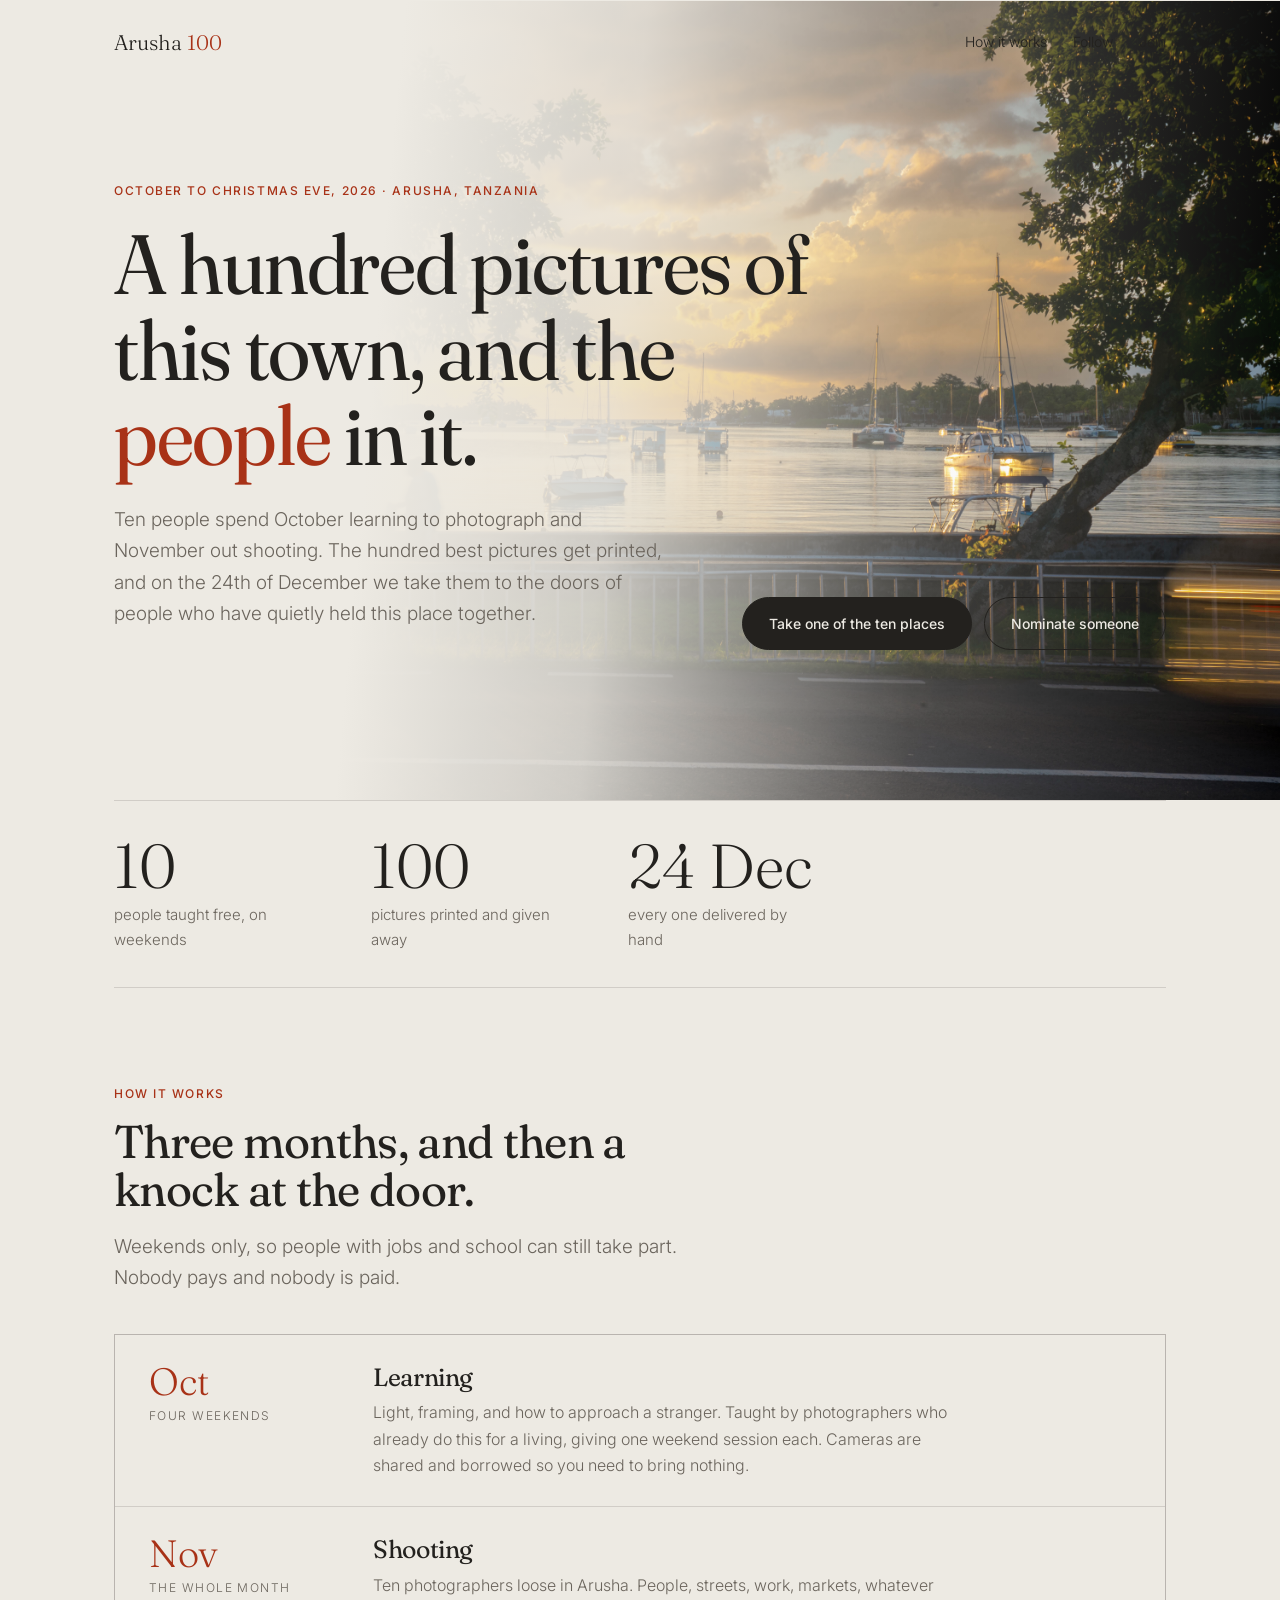
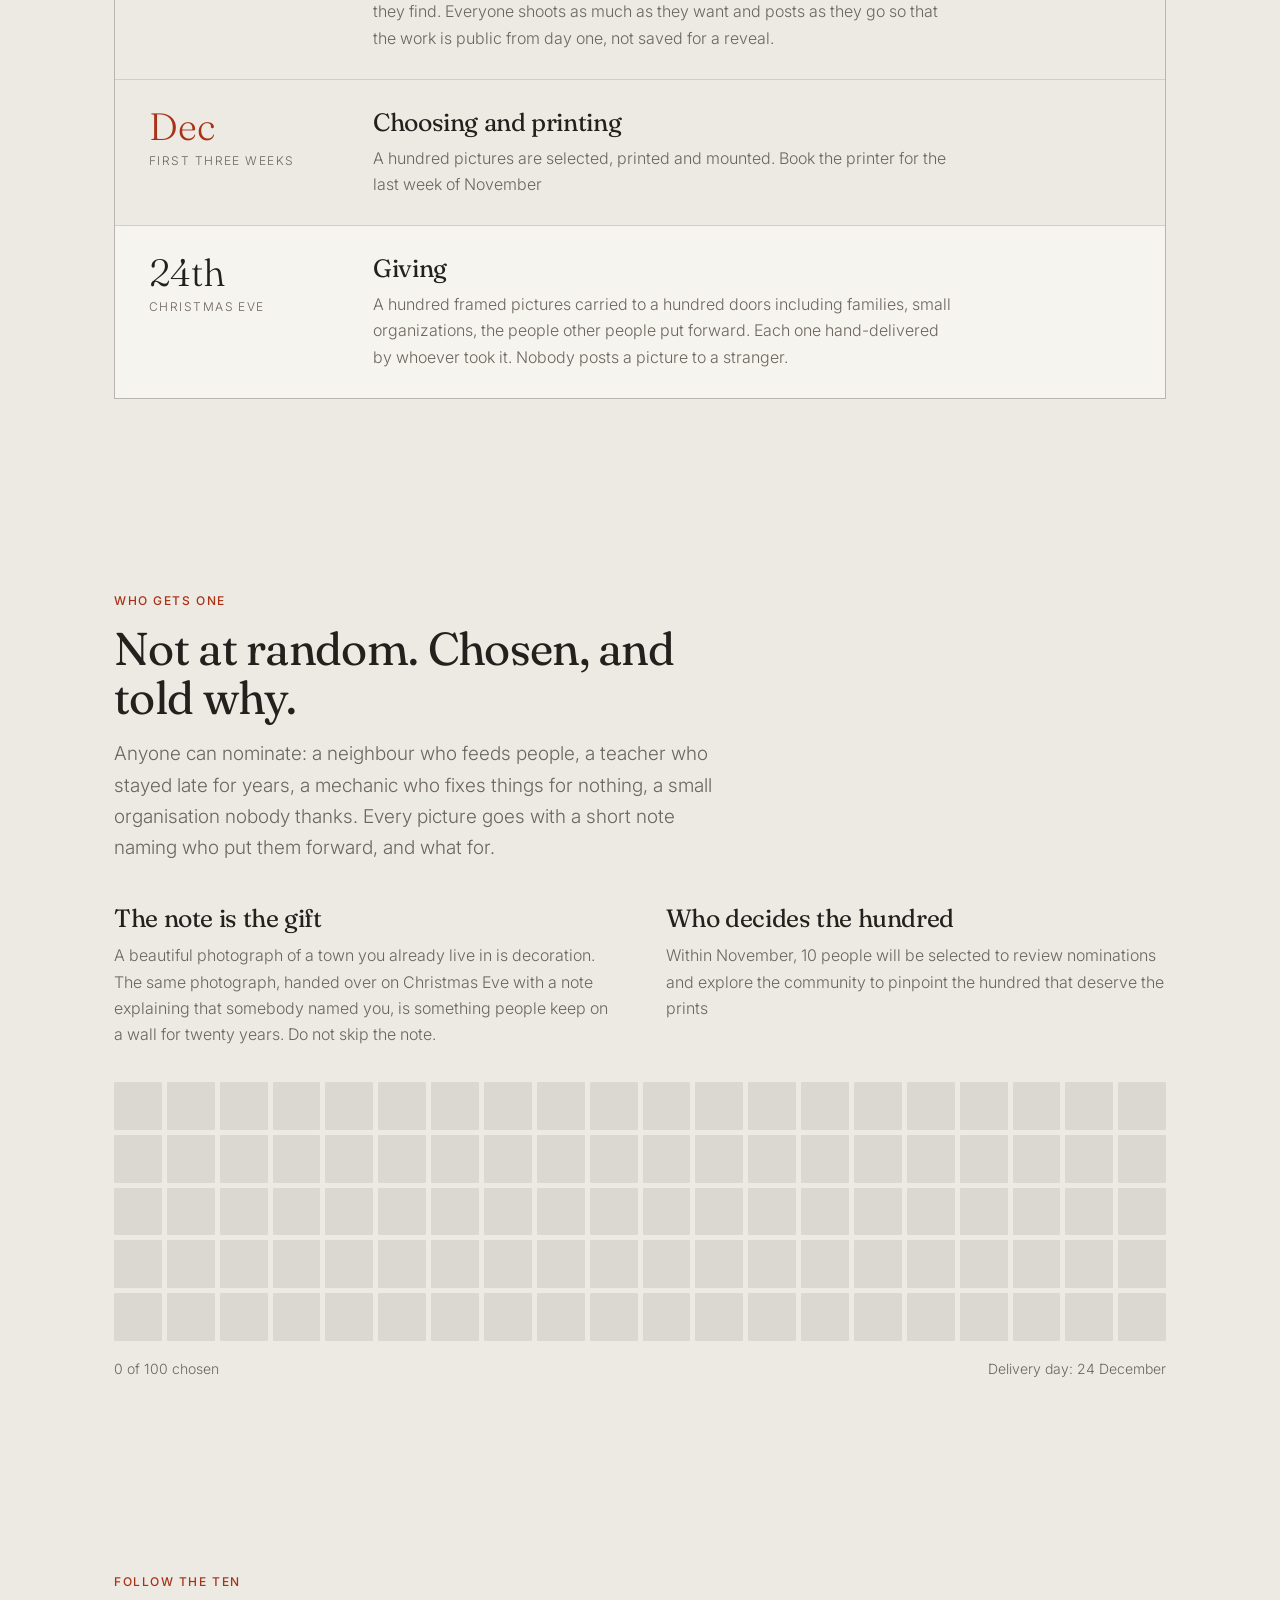
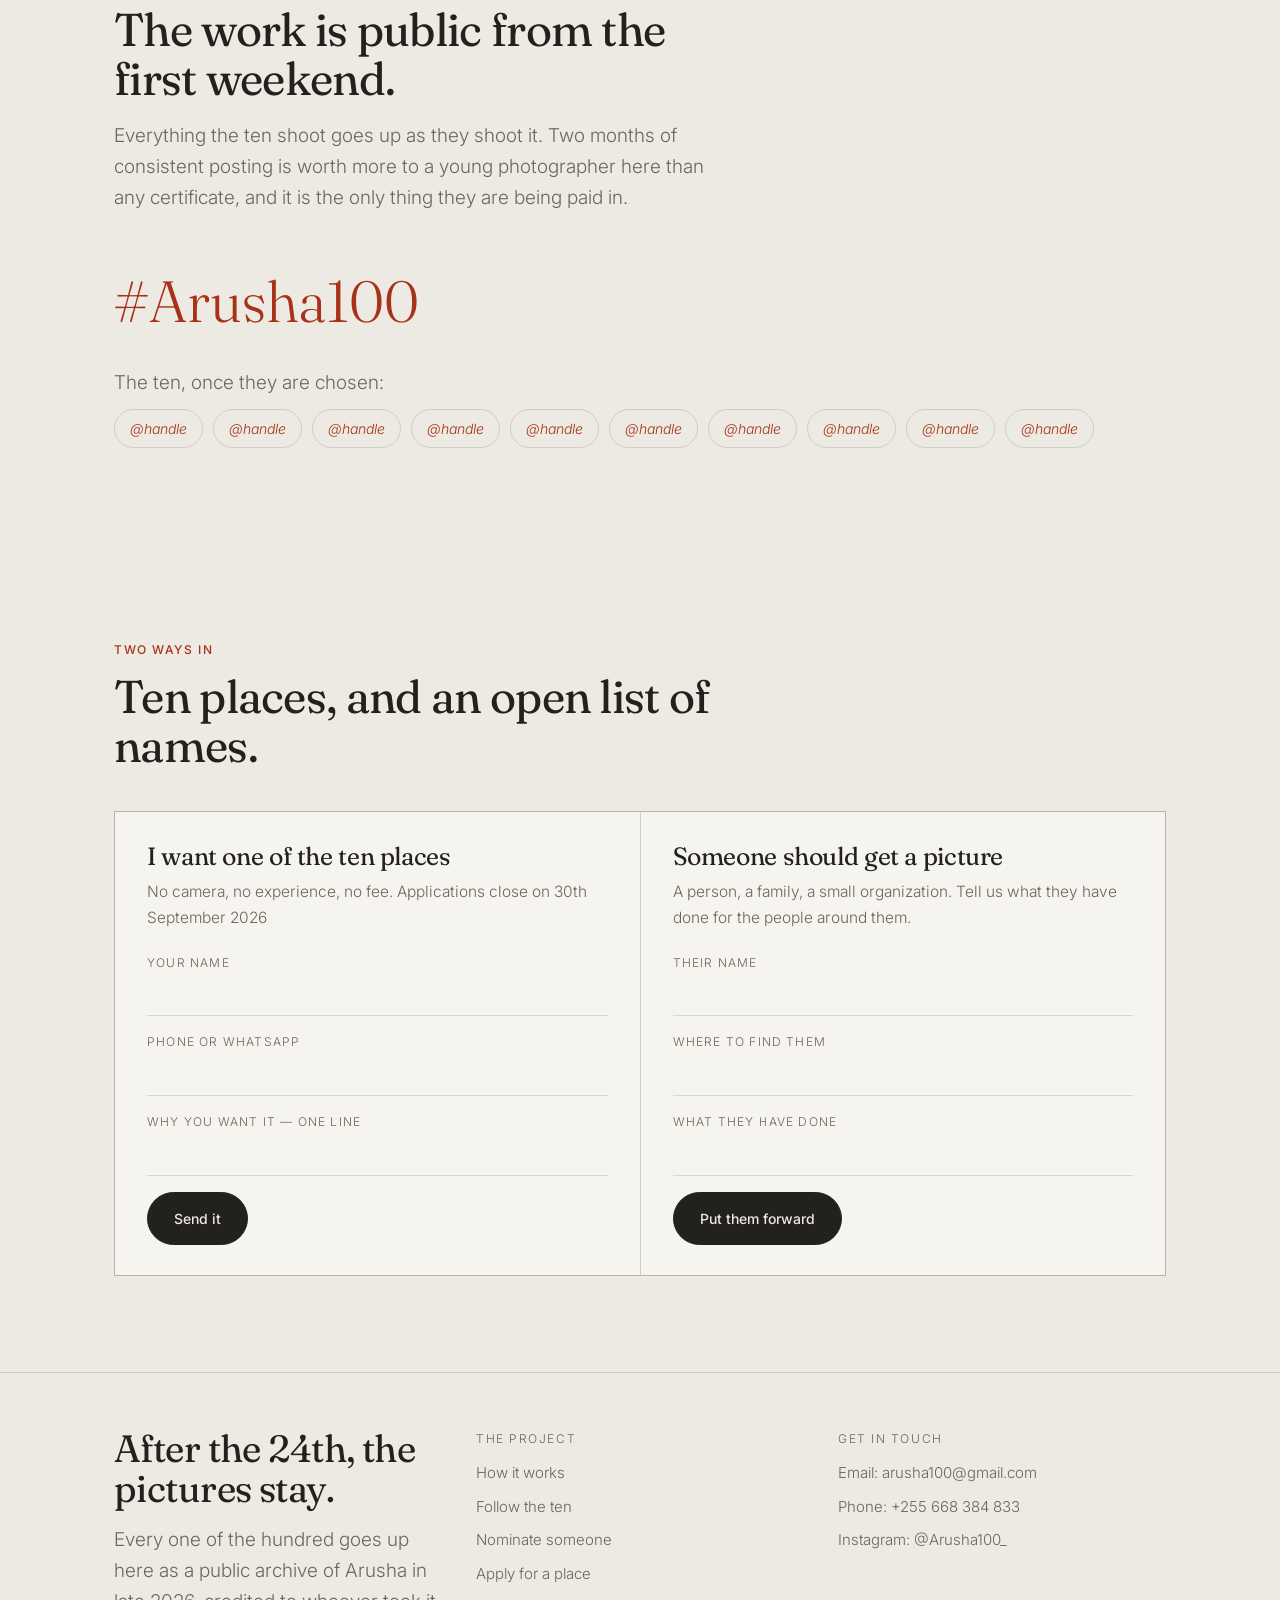
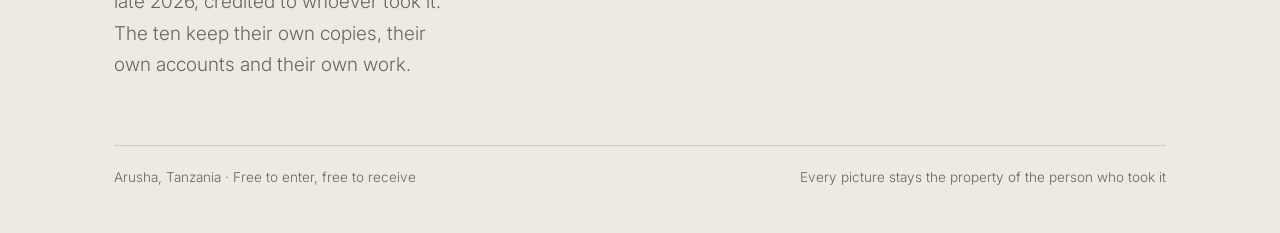
==== home.html @ 17379d83 "Add files via upload" ====
<!DOCTYPE html>
<html lang="en">
<head>
<meta charset="utf-8">
<meta name="viewport" content="width=device-width, initial-scale=1">
<title>Arusha 100 — a hundred pictures, given away on Christmas Eve</title>
<meta name="description" content="Ten people spend October learning to photograph and November shooting Arusha. A hundred pictures are printed and hand-delivered on Christmas Eve.">
<meta name="theme-color" content="#EDEAE3">
<link rel="preconnect" href="https://fonts.googleapis.com">
<link rel="preconnect" href="https://fonts.gstatic.com" crossorigin>
<link href="https://fonts.googleapis.com/css2?family=Fraunces:opsz,wght@9..144,300..700&family=Inter:wght@300;400;500&display=swap" rel="stylesheet">
<link rel="stylesheet" href="style.css">
</head>
<body>

<nav class="nav" id="nav">
  <div class="wrap">
    <div class="bar">
      <a class="logo" href="#top">Arusha <span>100</span></a>
      <div class="links">
        <a href="#how">How it works</a>
        <a href="#follow">Follow</a>
        <a href="#join">Join</a>
      </div>
    </div>
  </div>
</nav>

<span id="sentinel" aria-hidden="true"></span>

<main id="top">

<section class="hero">
  <div class="shot" role="img" aria-label="A photograph of Arusha"></div>
  <div class="wash" aria-hidden="true"></div>

  <div class="inner">
    <div class="wrap">
      <span class="tag">October to Christmas Eve, 2026 · Arusha, Tanzania</span>
      <h1>A hundred pictures of this town, and the <span class="rot" id="rot">people</span> in it.</h1>
      <div class="row">
        <p class="lede">Ten people spend October learning to photograph and November out shooting. The hundred best pictures get printed, and on the 24th of December we take them to the doors of people who have quietly held this place together.</p>
        <div class="btns">
          <a class="btn" href="#join">Take one of the ten places</a>
          <a class="btn o" href="#nominate">Nominate someone</a>
        </div>
      </div>
    </div>
  </div>
</section>

<div class="wrap">
  <div class="nums">
    <div><b>10</b><span>people taught free, on weekends</span></div>
    <div><b>100</b><span>pictures printed and given away</span></div>
    <div><b>24 Dec</b><span>every one delivered by hand</span></div>
  </div>
</div>

<section id="how">
  <div class="wrap">
    <div class="head">
      <span class="tag">How it works</span>
      <h2>Three months, and then a knock at the door.</h2>
      <p class="lede">Weekends only, so people with jobs and school can still take part. Nobody pays and nobody is paid.</p>
    </div>

    <div class="months">
      <div class="month">
        <div class="m">Oct<small>Four weekends</small></div>
        <div>
          <h3>Learning</h3>
          <p>Light, framing, and how to approach a stranger. Taught by photographers who already do this for a living, giving one weekend session each. Cameras are shared and borrowed so you need to bring nothing.</p>
        </div>
      </div>
      <div class="month">
        <div class="m">Nov<small>The whole month</small></div>
        <div>
          <h3>Shooting</h3>
          <p>Ten photographers loose in Arusha. People, streets, work, markets, whatever they find. Everyone shoots as much as they want and posts as they go so that the work is public from day one, not saved for a reveal.</p>
        </div>
      </div>
      <div class="month">
        <div class="m">Dec<small>First three weeks</small></div>
        <div>
          <h3>Choosing and printing</h3>
          <p>A hundred pictures are selected, printed and mounted. Book the printer for the last week of November</p>
        </div>
      </div>
      <div class="month last">
        <div class="m">24th<small>Christmas Eve</small></div>
        <div>
          <h3>Giving</h3>
          <p>A hundred framed pictures carried to a hundred doors including families, small organizations, the people other people put forward. Each one hand-delivered by whoever took it. Nobody posts a picture to a stranger.</p>
        </div>
      </div>
    </div>
  </div>
</section>

<section>
  <div class="wrap">
    <div class="head">
      <span class="tag">Who gets one</span>
      <h2>Not at random. Chosen, and told why.</h2>
      <p class="lede">Anyone can nominate: a neighbour who feeds people, a teacher who stayed late for years, a mechanic who fixes things for nothing, a small organisation nobody thanks. Every picture goes with a short note naming who put them forward, and what for.</p>
    </div>
    <div class="two">
      <div>
        <h3>The note is the gift</h3>
        <p>A beautiful photograph of a town you already live in is decoration. The same photograph, handed over on Christmas Eve with a note explaining that somebody named you, is something people keep on a wall for twenty years. Do not skip the note.</p>
      </div>
      <div>
        <h3>Who decides the hundred</h3>
        <p>Within November, 10 people will be selected to review nominations and explore the community to pinpoint the hundred that deserve the prints</p>
      </div>
    </div>

    <div class="hundred" id="hundred" aria-label="One hundred pictures, none chosen yet"></div>
    <div class="counting">
      <span id="count">0 of 100 chosen</span>
      <span>Delivery day: 24 December</span>
    </div>
  </div>
</section>

<section id="follow">
  <div class="wrap">
    <div class="head">
      <span class="tag">Follow the ten</span>
      <h2>The work is public from the first weekend.</h2>
      <p class="lede">Everything the ten shoot goes up as they shoot it. Two months of consistent posting is worth more to a young photographer here than any certificate, and it is the only thing they are being paid in.</p>
    </div>
    <span class="hash">#Arusha100</span>
    <p class="lede" style="margin-bottom:10px">The ten, once they are chosen:</p>
    <div class="handles">
      <span class="fix">@handle</span><span class="fix">@handle</span><span class="fix">@handle</span>
      <span class="fix">@handle</span><span class="fix">@handle</span><span class="fix">@handle</span>
      <span class="fix">@handle</span><span class="fix">@handle</span><span class="fix">@handle</span>
      <span class="fix">@handle</span>
    </div>
  </div>
</section>

<section id="join">
  <div class="wrap">
    <div class="head">
      <span class="tag">Two ways in</span>
      <h2>Ten places, and an open list of names.</h2>
    </div>
    <div class="forms">
      <form class="form" name="arusha100-student" method="POST" data-netlify="true" netlify-honeypot="bot-field">
        <input type="hidden" name="form-name" value="arusha100-student">
        <p class="hp"><label>Leave this empty <input name="bot-field"></label></p>
        <h3>I want one of the ten places</h3>
        <p>No camera, no experience, no fee. Applications close on 30th September 2026</p>
        <div class="field"><label for="s1">Your name</label><input id="s1" name="name" required></div>
        <div class="field"><label for="s2">Phone or WhatsApp</label><input id="s2" name="phone" required></div>
        <div class="field"><label for="s3">Why you want it — one line</label><input id="s3" name="why" required></div>
        <button class="btn" type="submit">Send it</button>
      </form>

      <form class="form" id="nominate" name="arusha100-nominate" method="POST" data-netlify="true" netlify-honeypot="bot-field">
        <input type="hidden" name="form-name" value="arusha100-nominate">
        <p class="hp"><label>Leave this empty <input name="bot-field"></label></p>
        <h3>Someone should get a picture</h3>
        <p>A person, a family, a small organization. Tell us what they have done for the people around them.</p>
        <div class="field"><label for="m1">Their name</label><input id="m1" name="who" required></div>
        <div class="field"><label for="m2">Where to find them</label><input id="m2" name="where" required></div>
        <div class="field"><label for="m3">What they have done</label><input id="m3" name="what" required></div>
        <button class="btn" type="submit">Put them forward</button>
      </form>
    </div>
  </div>
</section>
</main>

<footer>
  <div class="wrap">
    <div class="fw">
      <div>
        <h2>After the 24th, the pictures stay.</h2>
        <p class="lede">Every one of the hundred goes up here as a public archive of Arusha in late 2026, credited to whoever took it. The ten keep their own copies, their own accounts and their own work.</p>
      </div>
      <div>
        <p class="t">The project</p>
        <ul>
          <li><a href="#how">How it works</a></li>
          <li><a href="#follow">Follow the ten</a></li>
          <li><a href="#nominate">Nominate someone</a></li>
          <li><a href="#join">Apply for a place</a></li>
        </ul>
      </div>
      <div>
        <p class="t">Get in touch</p>
        <ul>
          <li>Email: arusha100@gmail.com</li>
          <li>Phone: +255 668 384 833</li>
          <li>Instagram: <a href="https://www.instagram.com/arusha100_">@Arusha100_</a></li>
        </ul>
      </div>
    </div>
    <div class="fine">
      <span>Arusha, Tanzania · Free to enter, free to receive</span>
      <span>Every picture stays the property of the person who took it</span>
    </div>
  </div>
</footer>

<script src="script.js"></script>
</body>
</html>
---- style.css ----
:root{
    /* ── SWAP THIS ONE LINE for the real hero photograph ───────────────
       Put your own frame of Arusha in the same folder as this file and
       change the url below to url("hero.jpg"). Landscape, at least
       1800px wide, and ideally something with air on the left where
       the headline sits. Everything else adapts.                      */
    --hero:url("hero.jpg");

    --paper:#EDEAE3;      /* warm limestone */
    --paper-2:#F6F4EF;
    --ink:#23211E;
    --soft:#6B655D;
    --accent:#A83217;     /* printed red */
    --hair:rgba(35,33,30,.14);
    --serif:"Fraunces",Georgia,serif;
    --sans:"Inter",system-ui,-apple-system,sans-serif;
    --gut:clamp(20px,5vw,72px);
    --max:1180px;
    --navh:clamp(62px,7vw,84px);
}
*,*::before,*::after{box-sizing:border-box}
html{-webkit-text-size-adjust:100%;scroll-behavior:smooth}
body{
    margin:0;background:var(--paper);color:var(--ink);
    font-family:var(--sans);font-size:17px;line-height:1.65;font-weight:300;
    -webkit-font-smoothing:antialiased;
}
img{display:block;max-width:100%}
button{font:inherit;color:inherit;cursor:pointer}
a{color:inherit;text-decoration:none}
:focus-visible{outline:2px solid var(--accent);outline-offset:3px}
.wrap{max-width:var(--max);margin:0 auto;padding:0 var(--gut)}

h1,h2,h3{font-family:var(--serif);font-weight:400;margin:0;line-height:1.02;letter-spacing:-.015em;font-variation-settings:"SOFT" 30,"WONK" 1}
h2{font-size:clamp(28px,4.4vw,46px);line-height:1.06}
h3{font-size:clamp(20px,2.2vw,25px);line-height:1.14}
p{margin:0 0 1.1em}
.lede{color:var(--soft);max-width:56ch;font-size:clamp(16px,1.7vw,19px)}
.tag{font-size:12px;letter-spacing:.13em;text-transform:uppercase;color:var(--accent);font-family:var(--sans);font-weight:500}
.fix{color:var(--accent);border-bottom:1px dotted var(--accent);font-style:italic}

/* ── nav ─────────────────────────────────────────────── */
.nav{
    position:sticky;top:0;z-index:50;
    background:transparent;
    border-bottom:1px solid transparent;
    transition:background .28s ease, border-color .28s ease, box-shadow .28s ease;
}
.nav .bar{
    display:flex;align-items:center;justify-content:space-between;gap:16px;
    height:var(--navh);
}
.nav .logo{font-family:var(--serif);font-size:21px;white-space:nowrap}
.nav .logo span{color:var(--accent)}
.nav .links{display:flex;gap:clamp(14px,2.4vw,26px);font-size:14px;color:var(--ink)}
.nav .links a{padding:6px 0;border-bottom:1px solid transparent;transition:color .2s,border-color .2s}
.nav .links a:hover{color:var(--paper-2);border-bottom-color:var(--accent)}
/* Once you scroll off the hero the bar needs its own ground, or the
   links sit on top of the photograph and become unreadable. */
.nav.stuck{
    background:rgba(237,234,227,.92);
    -webkit-backdrop-filter:saturate(1.4) blur(10px);
    backdrop-filter:saturate(1.4) blur(10px);
    border-bottom-color:var(--hair);
}
@supports not ((backdrop-filter:blur(1px)) or (-webkit-backdrop-filter:blur(1px))){
    .nav.stuck{background:var(--paper)}
}

/* ── hero with photograph ────────────────────────────── */
.hero{
    position:relative;overflow:hidden;display:flex;flex-direction:column;
    min-height:clamp(520px,82svh,760px);
    margin-top:calc(-1 * var(--navh));
    padding-top:var(--navh);
}
.hero .shot{
    position:absolute;inset:0;z-index:0;
    background-image:var(--hero);
    background-size:cover;background-position:center right;
    filter:saturate(.92) contrast(1.02);
}
/* Warm wash so the headline stays readable over any photograph.
   Horizontal on wide screens, vertical on phones. */
.hero .wash{
    position:absolute;inset:0;z-index:1;
    background:linear-gradient(95deg,
    var(--paper) 0%, var(--paper) 30%,
    rgba(237,234,227,.86) 48%,
    rgba(237,234,227,.28) 72%,
    rgba(237,234,227,0) 100%);
}
.hero .inner{position:relative;z-index:2;margin-top:auto;padding:clamp(40px,8vw,90px) 0 clamp(30px,5vw,54px)}
.hero h1{font-size:clamp(38px,7.2vw,84px);max-width:15ch;margin:18px 0 26px}
.rot{display:inline-block;color:var(--accent);transition:opacity .45s ease}
.rot.out{opacity:0}
.hero .row{display:flex;gap:34px;justify-content:space-between;align-items:flex-end;flex-wrap:wrap}
.hero .lede{max-width:46ch}
@media(max-width:820px){
    .hero .wash{background:linear-gradient(180deg,
    var(--paper) 0%, rgba(237,234,227,.55) 30%,
    rgba(237,234,227,.88) 62%, var(--paper) 88%)}
    .hero .shot{background-position:center 28%}
}
.credit{
    position:absolute;right:var(--gut);bottom:14px;z-index:2;
    font-size:11px;letter-spacing:.1em;text-transform:uppercase;color:var(--soft);
}

.btn{
    display:inline-block;font-family:var(--sans);font-size:14px;font-weight:500;
    padding:14px 26px;border:1px solid var(--ink);background:var(--ink);color:var(--paper);
    border-radius:999px;transition:background .2s,color .2s,border-color .2s;
}
.btn:hover{background:var(--accent);border-color:var(--accent);color:#fff}
.btn.o{background:transparent;color:var(--paper)}
.btn.o:hover{background:var(--ink);color:var(--paper)}
.btns{display:flex;gap:12px;flex-wrap:wrap}

/* ── numbers ─────────────────────────────────────────── */
.nums{display:flex;gap:clamp(28px,6vw,80px);flex-wrap:wrap;padding:34px 0;border-top:1px solid var(--hair);border-bottom:1px solid var(--hair)}
.nums div{min-width:130px}
.nums b{display:block;font-family:var(--serif);font-size:clamp(40px,5.6vw,62px);font-weight:300;line-height:1}
.nums span{display:block;color:var(--soft);font-size:15px;margin-top:6px;max-width:20ch}

section{padding:clamp(52px,8vw,96px) 0;scroll-margin-top:var(--navh)}
.head{max-width:62ch;margin-bottom:40px}
.head .tag{display:block;margin-bottom:14px}
.head h2{margin-bottom:16px}

/* ── calendar ────────────────────────────────────────── */
.months{display:grid;gap:1px;background:var(--hair);border:1px solid var(--hair)}
.month{background:var(--paper);padding:28px clamp(20px,3vw,34px);display:grid;grid-template-columns:minmax(120px,180px) 1fr;gap:clamp(18px,4vw,44px);align-items:start}
.month .m{font-family:var(--serif);font-size:clamp(26px,3.4vw,38px);line-height:1;color:var(--accent)}
.month .m small{display:block;font-family:var(--sans);font-size:12px;letter-spacing:.12em;text-transform:uppercase;color:var(--soft);margin-top:9px}
.month h3{margin-bottom:8px}
.month p{margin:0;color:var(--soft);font-size:16px;max-width:58ch}
.month.last{background:var(--paper-2)}
.month.last .m{color:var(--ink)}
@media(max-width:680px){.month{grid-template-columns:1fr;gap:12px}}

/* ── two columns ─────────────────────────────────────── */
.two{display:grid;grid-template-columns:repeat(auto-fit,minmax(min(100%,300px),1fr));gap:clamp(26px,4vw,56px)}
.two h3{margin-bottom:10px}
.two p{color:var(--soft);font-size:16px;margin:0}

/* ── the hundred ─────────────────────────────────────── */
.hundred{display:grid;grid-template-columns:repeat(20,1fr);gap:5px;margin:34px 0 16px}
.hundred i{display:block;aspect-ratio:1;background:rgba(35,33,30,.09);border-radius:1px}
.hundred i.on{background:var(--accent)}
@media(max-width:640px){.hundred{grid-template-columns:repeat(10,1fr)}}
.counting{display:flex;gap:20px;justify-content:space-between;flex-wrap:wrap;color:var(--soft);font-size:14px}

/* ── follow ──────────────────────────────────────────── */
.hash{font-family:var(--serif);font-size:clamp(30px,5.4vw,58px);color:var(--accent);display:block;margin:6px 0 18px}
.handles{display:flex;flex-wrap:wrap;gap:10px;margin-top:8px}
.handles span{border:1px solid var(--hair);border-radius:999px;padding:7px 15px;font-size:14px}

/* ── forms ───────────────────────────────────────────── */
.forms{display:grid;grid-template-columns:repeat(auto-fit,minmax(min(100%,320px),1fr));gap:1px;background:var(--hair);border:1px solid var(--hair)}
.form{background:var(--paper-2);padding:30px clamp(20px,3vw,32px)}
.form h3{margin-bottom:9px}
.form > p{color:var(--soft);font-size:15.5px;margin-bottom:22px}
.hp{position:absolute;left:-9999px;height:0;overflow:hidden}
.field{margin-bottom:16px}
.field label{display:block;font-size:12px;letter-spacing:.1em;text-transform:uppercase;color:var(--soft);margin-bottom:7px}
.field input{width:100%;background:transparent;border:0;border-bottom:1px solid var(--hair);padding:8px 0;color:var(--ink);font-family:var(--sans);font-size:16.5px;font-weight:300}
.field input:focus{outline:none;border-bottom-color:var(--accent)}
.done{color:var(--accent);margin:0}
.err{color:var(--accent);font-size:15px;margin:14px 0 0}

footer{border-top:1px solid var(--hair);padding:56px 0 44px}
footer .fw{display:grid;grid-template-columns:repeat(auto-fit,minmax(min(100%,260px),1fr));gap:34px}
footer h2{font-size:clamp(24px,3.4vw,38px);max-width:18ch;margin-bottom:14px}
footer ul{list-style:none;margin:0;padding:0;display:grid;gap:9px;color:var(--soft);font-size:15px}
footer ul a:hover{color:var(--ink)}
footer .t{font-size:12px;letter-spacing:.13em;text-transform:uppercase;color:var(--soft);margin-bottom:12px}
.fine{margin-top:44px;padding-top:20px;border-top:1px solid var(--hair);color:var(--soft);font-size:13.5px;display:flex;justify-content:space-between;gap:16px;flex-wrap:wrap}

@media(prefers-reduced-motion:reduce){*{transition-duration:.001ms!important;animation-duration:.001ms!important}}
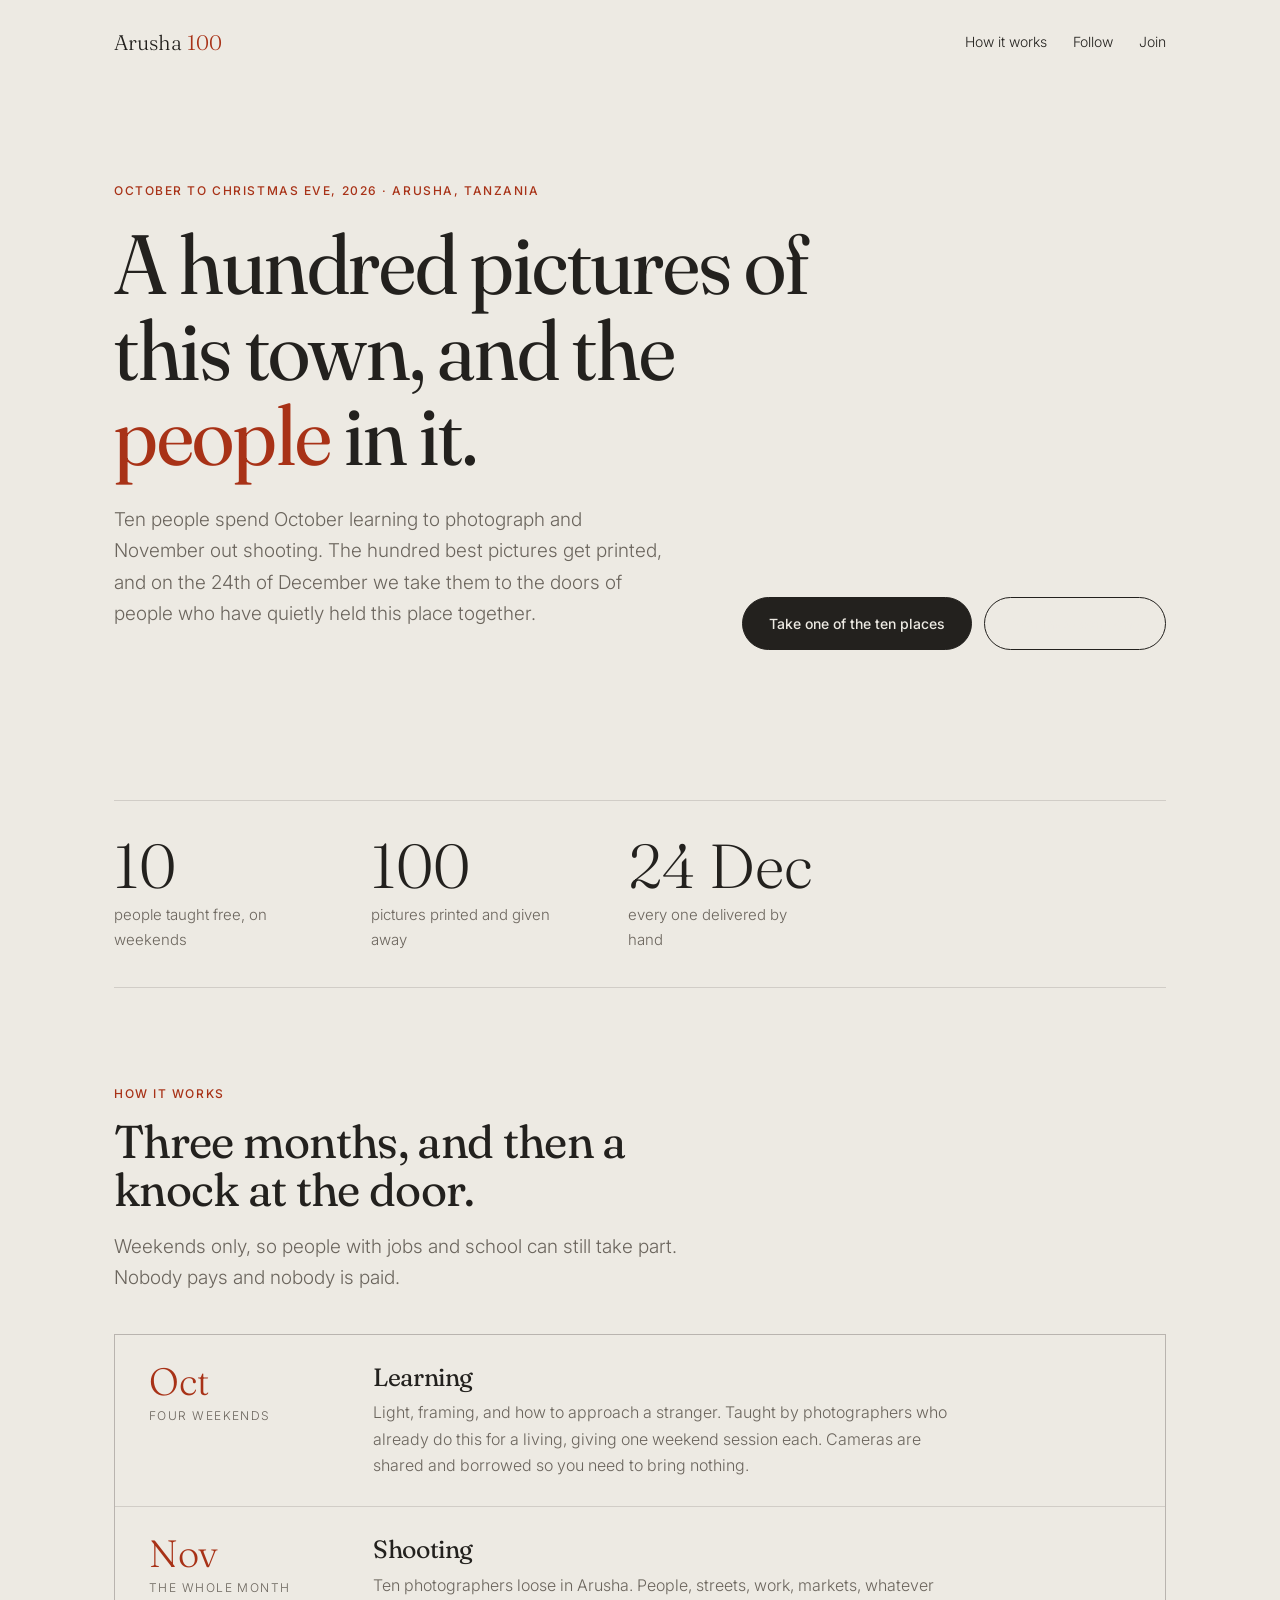
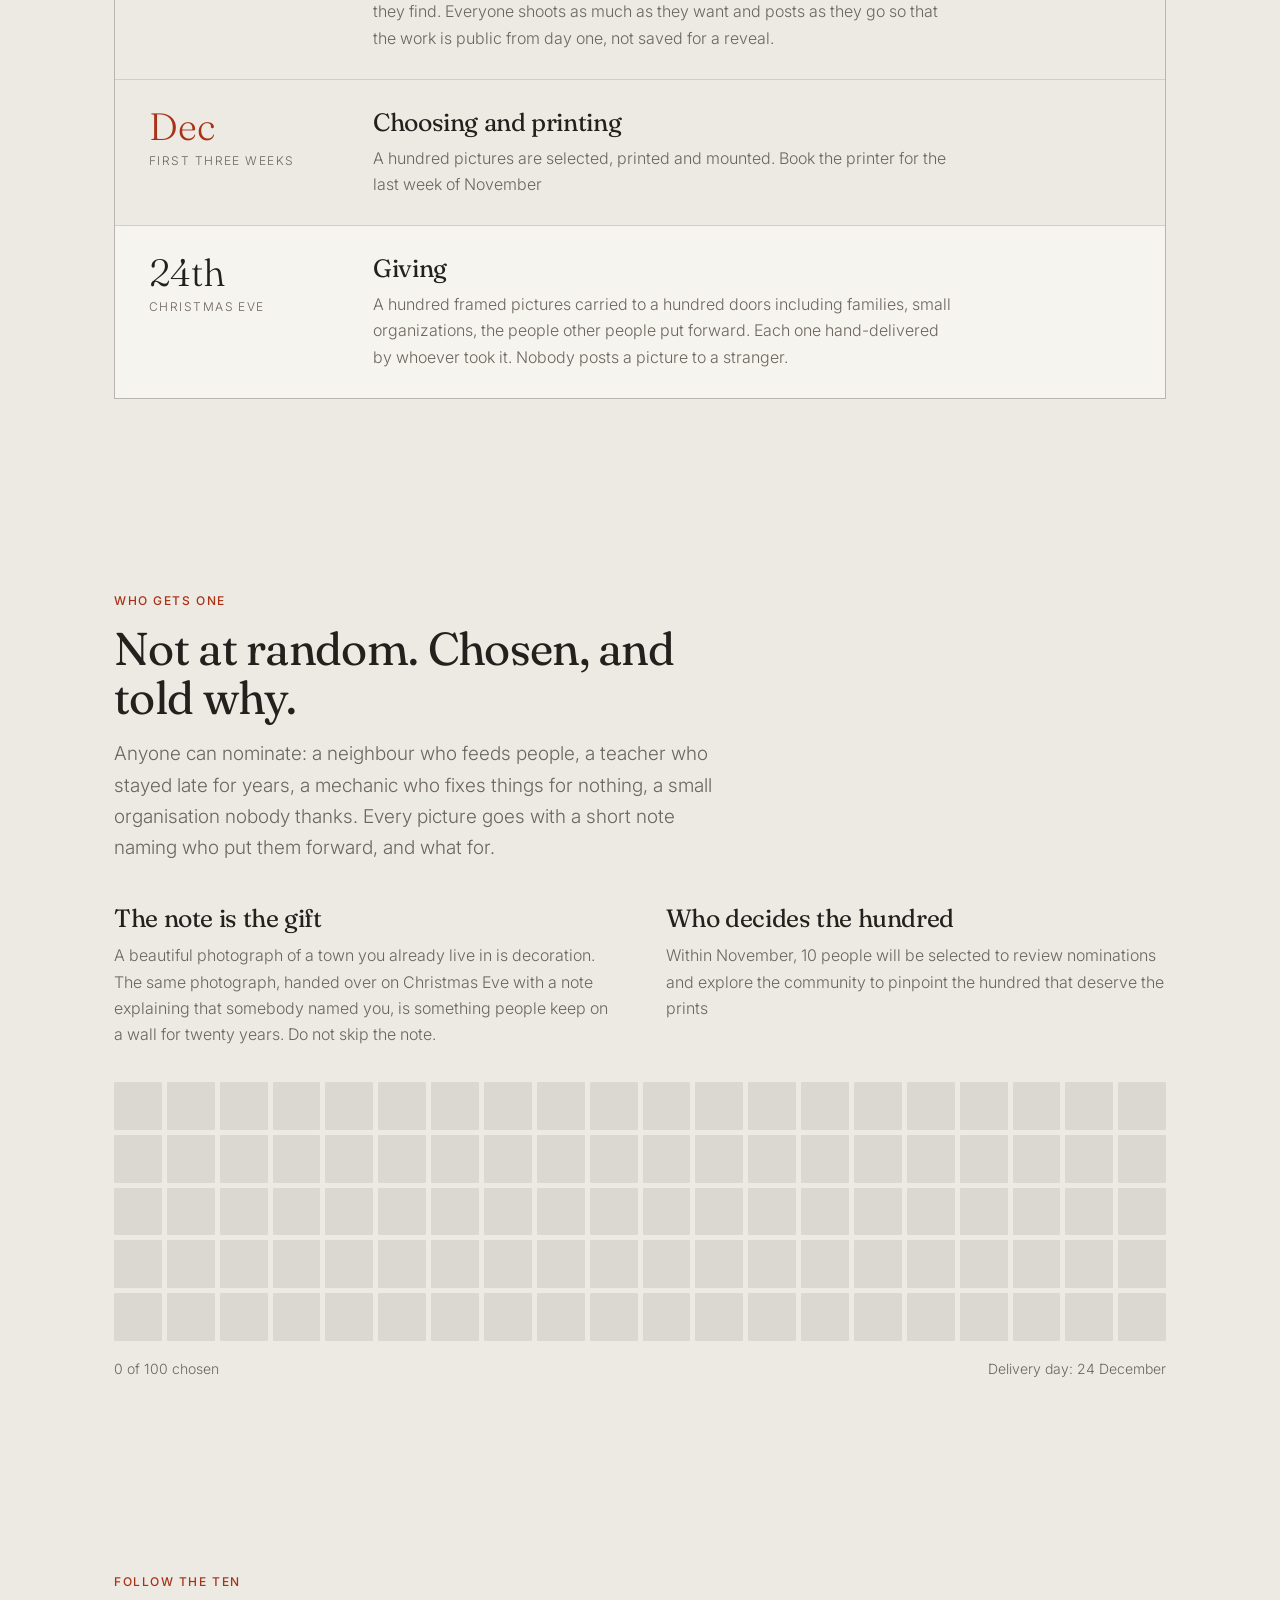
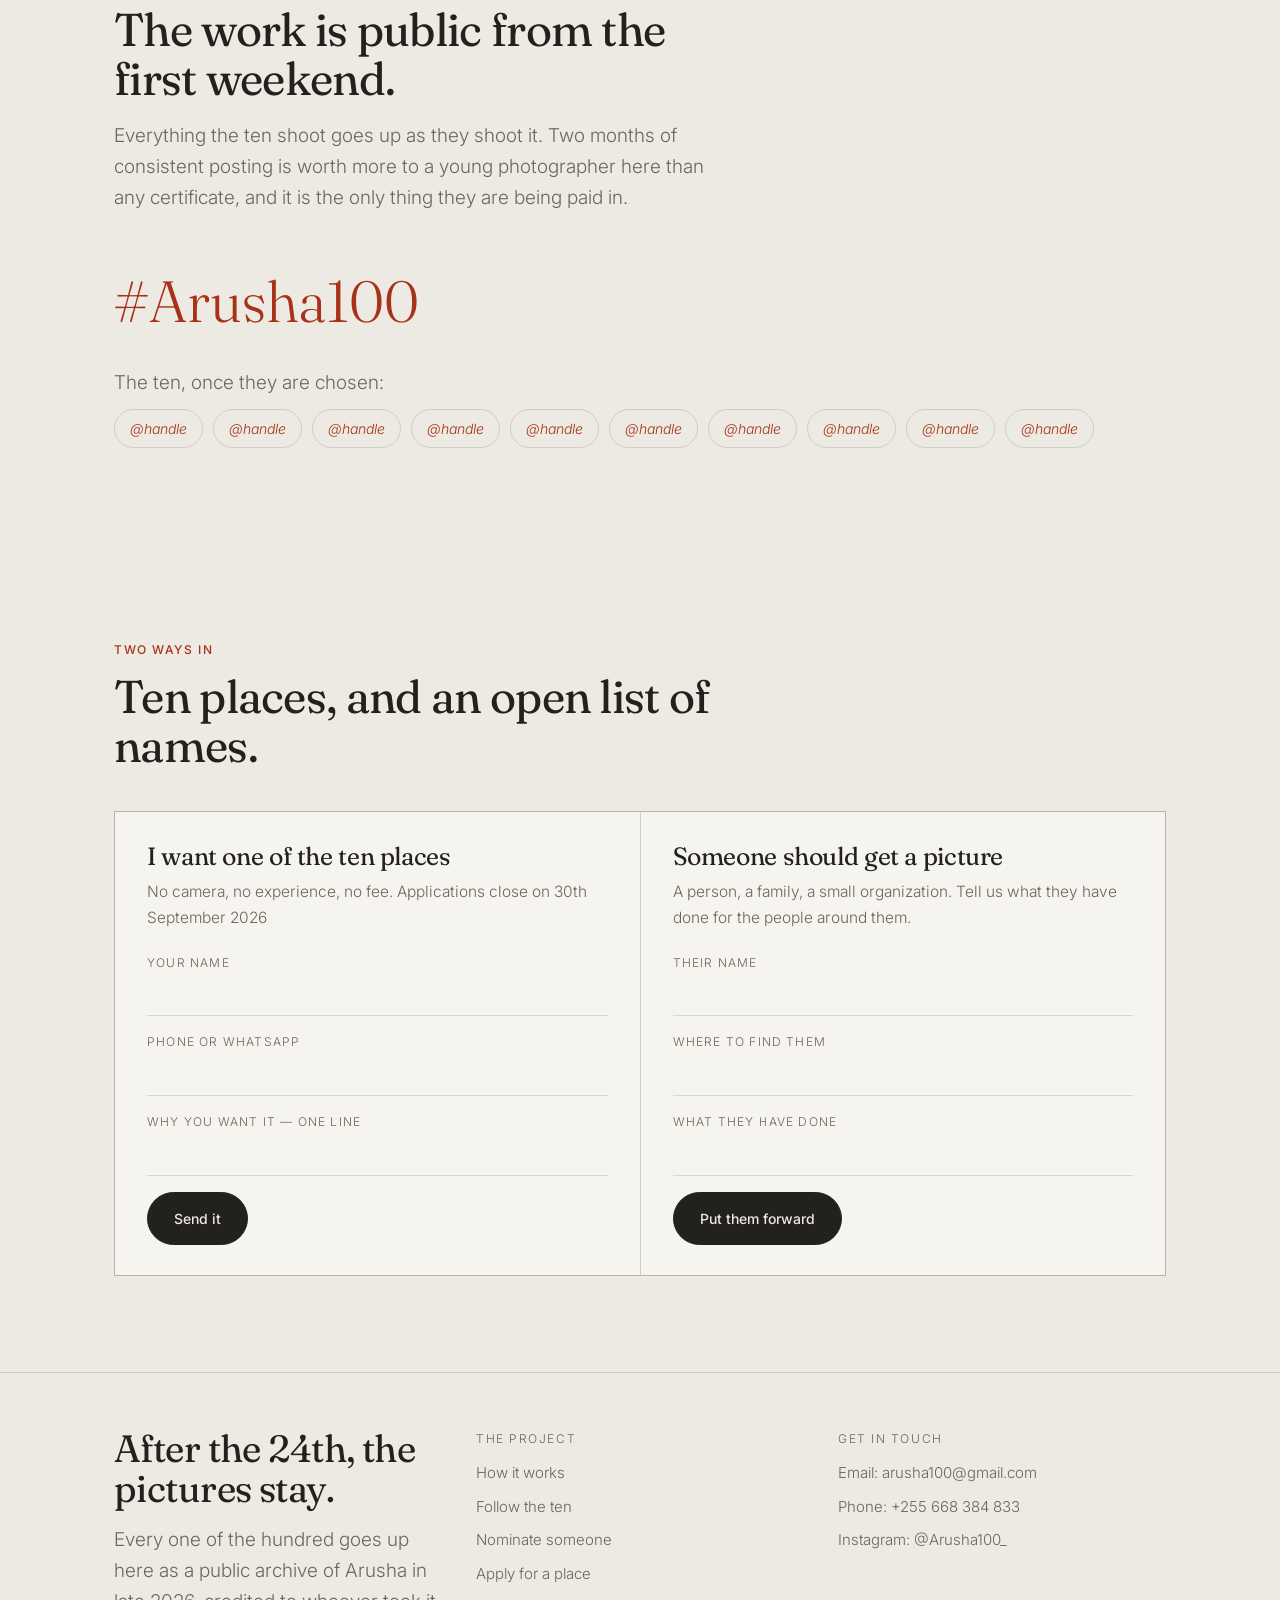
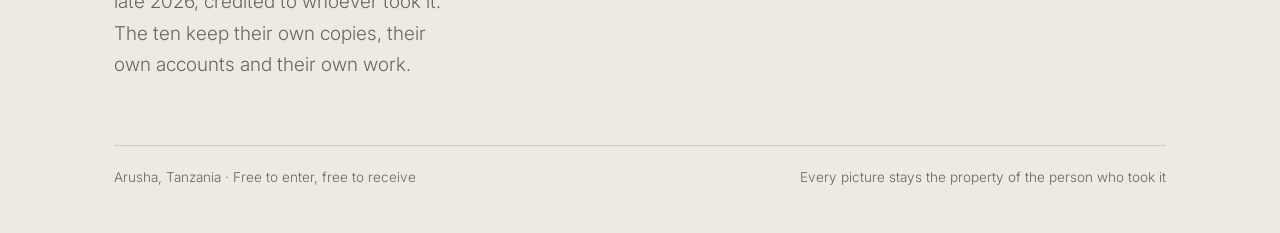
==== commit 1cb309dc: "Few changes" ====
--- a/home.html
+++ b/home.html
@@ -9,7 +9,7 @@
 <link rel="preconnect" href="https://fonts.googleapis.com">
 <link rel="preconnect" href="https://fonts.gstatic.com" crossorigin>
 <link href="https://fonts.googleapis.com/css2?family=Fraunces:opsz,wght@9..144,300..700&family=Inter:wght@300;400;500&display=swap" rel="stylesheet">
-<link rel="stylesheet" href="style.css">
+<link rel="stylesheet" href="assets/style.css">
 </head>
 <body>
 
@@ -207,6 +207,6 @@
   </div>
 </footer>
 
-<script src="script.js"></script>
+<script src="assets/script.js"></script>
 </body>
 </html>
--- a/assets/style.css
+++ b/assets/style.css
@@ -0,0 +1,180 @@
+:root{
+    /* ── SWAP THIS ONE LINE for the real hero photograph ───────────────
+       Put your own frame of Arusha in the same folder as this file and
+       change the url below to url("hero.jpg"). Landscape, at least
+       1800px wide, and ideally something with air on the left where
+       the headline sits. Everything else adapts.                      */
+    --hero:url("assets/hero.jpg");
+
+    --paper:#EDEAE3;      /* warm limestone */
+    --paper-2:#F6F4EF;
+    --ink:#23211E;
+    --soft:#6B655D;
+    --accent:#A83217;     /* printed red */
+    --hair:rgba(35,33,30,.14);
+    --serif:"Fraunces",Georgia,serif;
+    --sans:"Inter",system-ui,-apple-system,sans-serif;
+    --gut:clamp(20px,5vw,72px);
+    --max:1180px;
+    --navh:clamp(62px,7vw,84px);
+}
+*,*::before,*::after{box-sizing:border-box}
+html{-webkit-text-size-adjust:100%;scroll-behavior:smooth}
+body{
+    margin:0;background:var(--paper);color:var(--ink);
+    font-family:var(--sans);font-size:17px;line-height:1.65;font-weight:300;
+    -webkit-font-smoothing:antialiased;
+}
+img{display:block;max-width:100%}
+button{font:inherit;color:inherit;cursor:pointer}
+a{color:inherit;text-decoration:none}
+:focus-visible{outline:2px solid var(--accent);outline-offset:3px}
+.wrap{max-width:var(--max);margin:0 auto;padding:0 var(--gut)}
+
+h1,h2,h3{font-family:var(--serif);font-weight:400;margin:0;line-height:1.02;letter-spacing:-.015em;font-variation-settings:"SOFT" 30,"WONK" 1}
+h2{font-size:clamp(28px,4.4vw,46px);line-height:1.06}
+h3{font-size:clamp(20px,2.2vw,25px);line-height:1.14}
+p{margin:0 0 1.1em}
+.lede{color:var(--soft);max-width:56ch;font-size:clamp(16px,1.7vw,19px)}
+.tag{font-size:12px;letter-spacing:.13em;text-transform:uppercase;color:var(--accent);font-family:var(--sans);font-weight:500}
+.fix{color:var(--accent);border-bottom:1px dotted var(--accent);font-style:italic}
+
+/* ── nav ─────────────────────────────────────────────── */
+.nav{
+    position:sticky;top:0;z-index:50;
+    background:transparent;
+    border-bottom:1px solid transparent;
+    transition:background .28s ease, border-color .28s ease, box-shadow .28s ease;
+}
+.nav .bar{
+    display:flex;align-items:center;justify-content:space-between;gap:16px;
+    height:var(--navh);
+}
+.nav .logo{font-family:var(--serif);font-size:21px;white-space:nowrap}
+.nav .logo span{color:var(--accent)}
+.nav .links{display:flex;gap:clamp(14px,2.4vw,26px);font-size:14px;color:var(--ink)}
+.nav .links a{padding:6px 0;border-bottom:1px solid transparent;transition:color .2s,border-color .2s}
+.nav .links a:hover{color:var(--paper-2);border-bottom-color:var(--accent)}
+/* Once you scroll off the hero the bar needs its own ground, or the
+   links sit on top of the photograph and become unreadable. */
+.nav.stuck{
+    background:rgba(237,234,227,.92);
+    -webkit-backdrop-filter:saturate(1.4) blur(10px);
+    backdrop-filter:saturate(1.4) blur(10px);
+    border-bottom-color:var(--hair);
+}
+@supports not ((backdrop-filter:blur(1px)) or (-webkit-backdrop-filter:blur(1px))){
+    .nav.stuck{background:var(--paper)}
+}
+
+/* ── hero with photograph ────────────────────────────── */
+.hero{
+    position:relative;overflow:hidden;display:flex;flex-direction:column;
+    min-height:clamp(520px,82svh,760px);
+    margin-top:calc(-1 * var(--navh));
+    padding-top:var(--navh);
+}
+.hero .shot{
+    position:absolute;inset:0;z-index:0;
+    background-image:var(--hero);
+    background-size:cover;background-position:center right;
+    filter:saturate(.92) contrast(1.02);
+}
+/* Warm wash so the headline stays readable over any photograph.
+   Horizontal on wide screens, vertical on phones. */
+.hero .wash{
+    position:absolute;inset:0;z-index:1;
+    background:linear-gradient(95deg,
+    var(--paper) 0%, var(--paper) 30%,
+    rgba(237,234,227,.86) 48%,
+    rgba(237,234,227,.28) 72%,
+    rgba(237,234,227,0) 100%);
+}
+.hero .inner{position:relative;z-index:2;margin-top:auto;padding:clamp(40px,8vw,90px) 0 clamp(30px,5vw,54px)}
+.hero h1{font-size:clamp(38px,7.2vw,84px);max-width:15ch;margin:18px 0 26px}
+.rot{display:inline-block;color:var(--accent);transition:opacity .45s ease}
+.rot.out{opacity:0}
+.hero .row{display:flex;gap:34px;justify-content:space-between;align-items:flex-end;flex-wrap:wrap}
+.hero .lede{max-width:46ch}
+@media(max-width:820px){
+    .hero .wash{background:linear-gradient(180deg,
+    var(--paper) 0%, rgba(237,234,227,.55) 30%,
+    rgba(237,234,227,.88) 62%, var(--paper) 88%)}
+    .hero .shot{background-position:center 28%}
+}
+.credit{
+    position:absolute;right:var(--gut);bottom:14px;z-index:2;
+    font-size:11px;letter-spacing:.1em;text-transform:uppercase;color:var(--soft);
+}
+
+.btn{
+    display:inline-block;font-family:var(--sans);font-size:14px;font-weight:500;
+    padding:14px 26px;border:1px solid var(--ink);background:var(--ink);color:var(--paper);
+    border-radius:999px;transition:background .2s,color .2s,border-color .2s;
+}
+.btn:hover{background:var(--accent);border-color:var(--accent);color:#fff}
+.btn.o{background:transparent;color:var(--paper)}
+.btn.o:hover{background:var(--ink);color:var(--paper)}
+.btns{display:flex;gap:12px;flex-wrap:wrap}
+
+/* ── numbers ─────────────────────────────────────────── */
+.nums{display:flex;gap:clamp(28px,6vw,80px);flex-wrap:wrap;padding:34px 0;border-top:1px solid var(--hair);border-bottom:1px solid var(--hair)}
+.nums div{min-width:130px}
+.nums b{display:block;font-family:var(--serif);font-size:clamp(40px,5.6vw,62px);font-weight:300;line-height:1}
+.nums span{display:block;color:var(--soft);font-size:15px;margin-top:6px;max-width:20ch}
+
+section{padding:clamp(52px,8vw,96px) 0;scroll-margin-top:var(--navh)}
+.head{max-width:62ch;margin-bottom:40px}
+.head .tag{display:block;margin-bottom:14px}
+.head h2{margin-bottom:16px}
+
+/* ── calendar ────────────────────────────────────────── */
+.months{display:grid;gap:1px;background:var(--hair);border:1px solid var(--hair)}
+.month{background:var(--paper);padding:28px clamp(20px,3vw,34px);display:grid;grid-template-columns:minmax(120px,180px) 1fr;gap:clamp(18px,4vw,44px);align-items:start}
+.month .m{font-family:var(--serif);font-size:clamp(26px,3.4vw,38px);line-height:1;color:var(--accent)}
+.month .m small{display:block;font-family:var(--sans);font-size:12px;letter-spacing:.12em;text-transform:uppercase;color:var(--soft);margin-top:9px}
+.month h3{margin-bottom:8px}
+.month p{margin:0;color:var(--soft);font-size:16px;max-width:58ch}
+.month.last{background:var(--paper-2)}
+.month.last .m{color:var(--ink)}
+@media(max-width:680px){.month{grid-template-columns:1fr;gap:12px}}
+
+/* ── two columns ─────────────────────────────────────── */
+.two{display:grid;grid-template-columns:repeat(auto-fit,minmax(min(100%,300px),1fr));gap:clamp(26px,4vw,56px)}
+.two h3{margin-bottom:10px}
+.two p{color:var(--soft);font-size:16px;margin:0}
+
+/* ── the hundred ─────────────────────────────────────── */
+.hundred{display:grid;grid-template-columns:repeat(20,1fr);gap:5px;margin:34px 0 16px}
+.hundred i{display:block;aspect-ratio:1;background:rgba(35,33,30,.09);border-radius:1px}
+.hundred i.on{background:var(--accent)}
+@media(max-width:640px){.hundred{grid-template-columns:repeat(10,1fr)}}
+.counting{display:flex;gap:20px;justify-content:space-between;flex-wrap:wrap;color:var(--soft);font-size:14px}
+
+/* ── follow ──────────────────────────────────────────── */
+.hash{font-family:var(--serif);font-size:clamp(30px,5.4vw,58px);color:var(--accent);display:block;margin:6px 0 18px}
+.handles{display:flex;flex-wrap:wrap;gap:10px;margin-top:8px}
+.handles span{border:1px solid var(--hair);border-radius:999px;padding:7px 15px;font-size:14px}
+
+/* ── forms ───────────────────────────────────────────── */
+.forms{display:grid;grid-template-columns:repeat(auto-fit,minmax(min(100%,320px),1fr));gap:1px;background:var(--hair);border:1px solid var(--hair)}
+.form{background:var(--paper-2);padding:30px clamp(20px,3vw,32px)}
+.form h3{margin-bottom:9px}
+.form > p{color:var(--soft);font-size:15.5px;margin-bottom:22px}
+.hp{position:absolute;left:-9999px;height:0;overflow:hidden}
+.field{margin-bottom:16px}
+.field label{display:block;font-size:12px;letter-spacing:.1em;text-transform:uppercase;color:var(--soft);margin-bottom:7px}
+.field input{width:100%;background:transparent;border:0;border-bottom:1px solid var(--hair);padding:8px 0;color:var(--ink);font-family:var(--sans);font-size:16.5px;font-weight:300}
+.field input:focus{outline:none;border-bottom-color:var(--accent)}
+.done{color:var(--accent);margin:0}
+.err{color:var(--accent);font-size:15px;margin:14px 0 0}
+
+footer{border-top:1px solid var(--hair);padding:56px 0 44px}
+footer .fw{display:grid;grid-template-columns:repeat(auto-fit,minmax(min(100%,260px),1fr));gap:34px}
+footer h2{font-size:clamp(24px,3.4vw,38px);max-width:18ch;margin-bottom:14px}
+footer ul{list-style:none;margin:0;padding:0;display:grid;gap:9px;color:var(--soft);font-size:15px}
+footer ul a:hover{color:var(--ink)}
+footer .t{font-size:12px;letter-spacing:.13em;text-transform:uppercase;color:var(--soft);margin-bottom:12px}
+.fine{margin-top:44px;padding-top:20px;border-top:1px solid var(--hair);color:var(--soft);font-size:13.5px;display:flex;justify-content:space-between;gap:16px;flex-wrap:wrap}
+
+@media(prefers-reduced-motion:reduce){*{transition-duration:.001ms!important;animation-duration:.001ms!important}}
